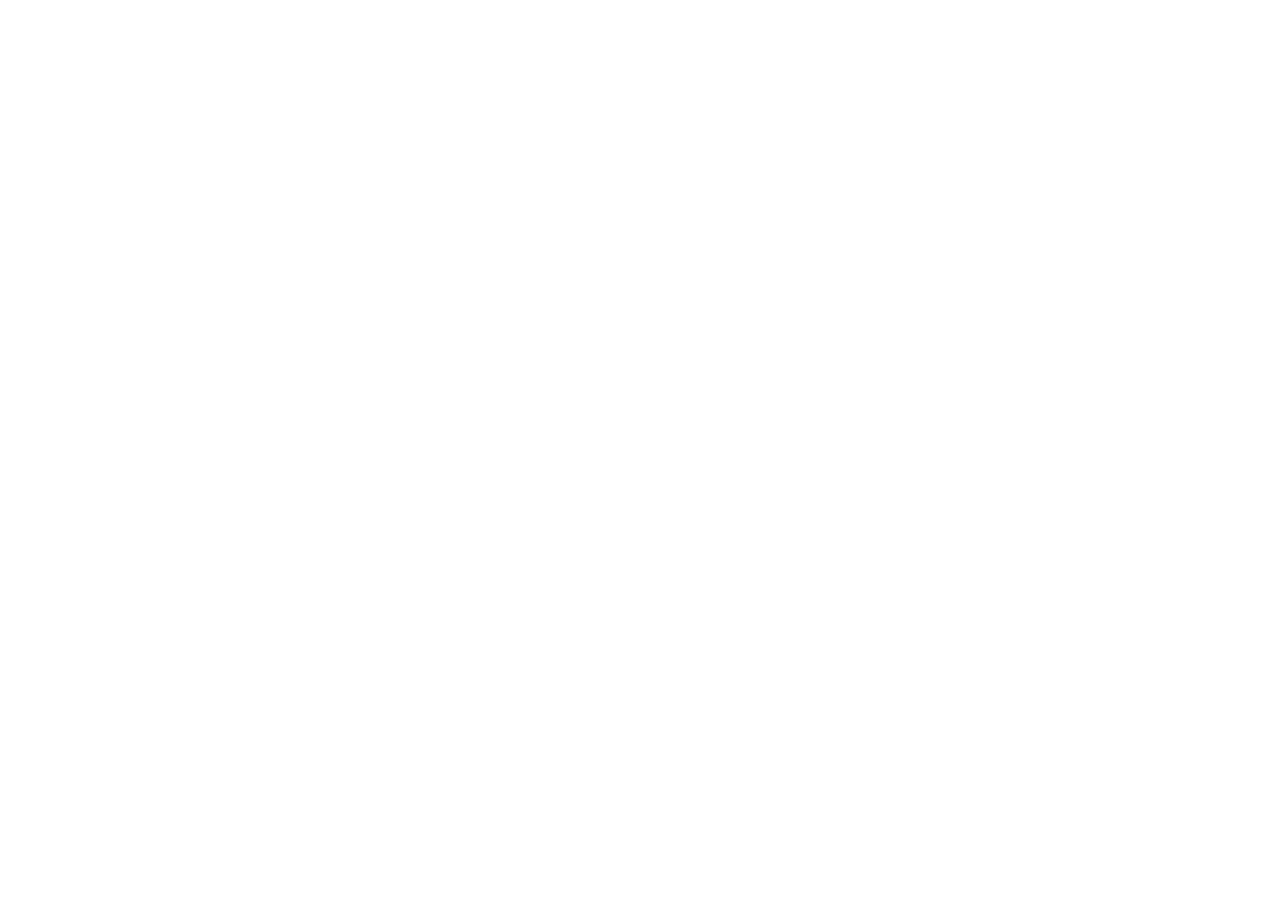
==== index.html @ b25f88a5 "feat: :tada: Starting exam" ====
<!DOCTYPE html>
<html lang="en">
<head>
    <meta charset="UTF-8">
    <meta name="viewport" content="width=device-width, initial-scale=1.0">
    <title>Document</title>
    <link rel="stylesheet" href="css/style.css">
</head>
<body>
    
</body>
</html>
---- css/style.css ----
@import url(variables.css);
*{
    margin: 0;
    padding: 0;
    box-sizing: border-box;
    font-family: 'Poppins', sans-serif;
}
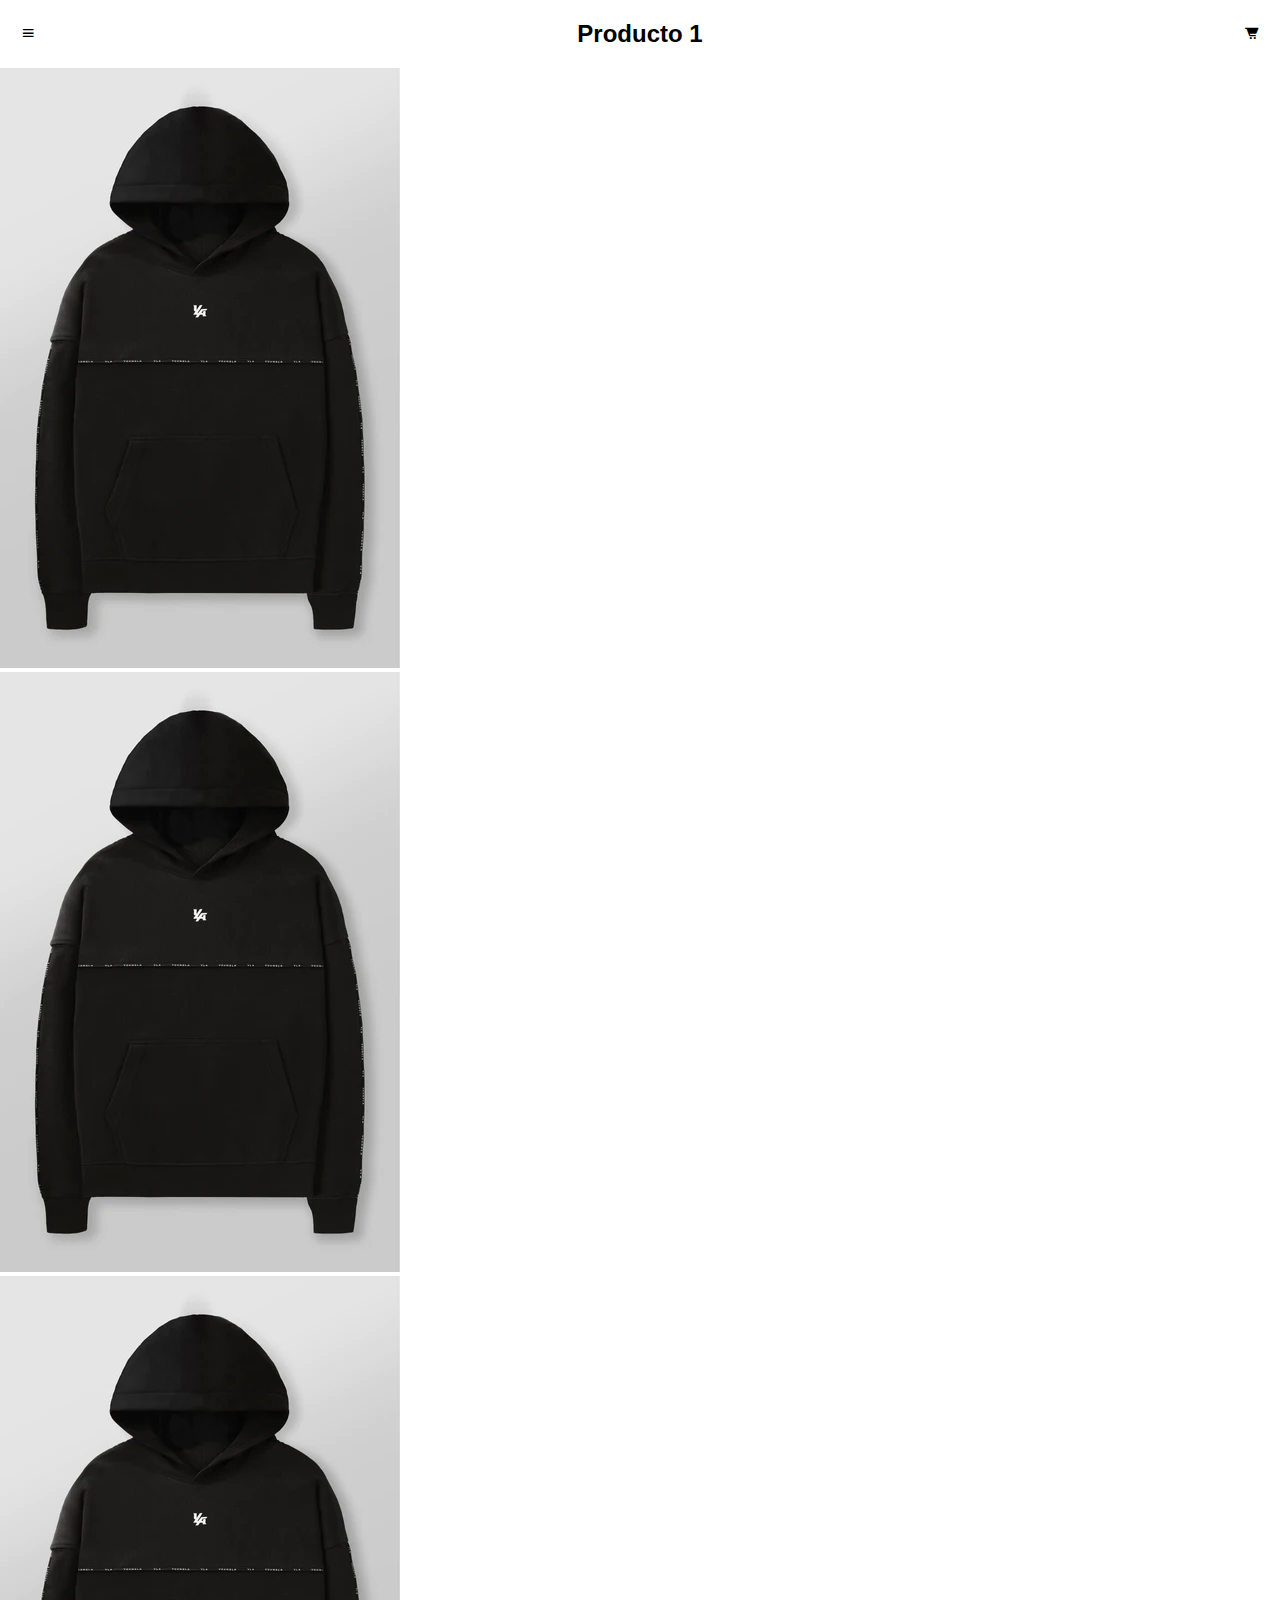
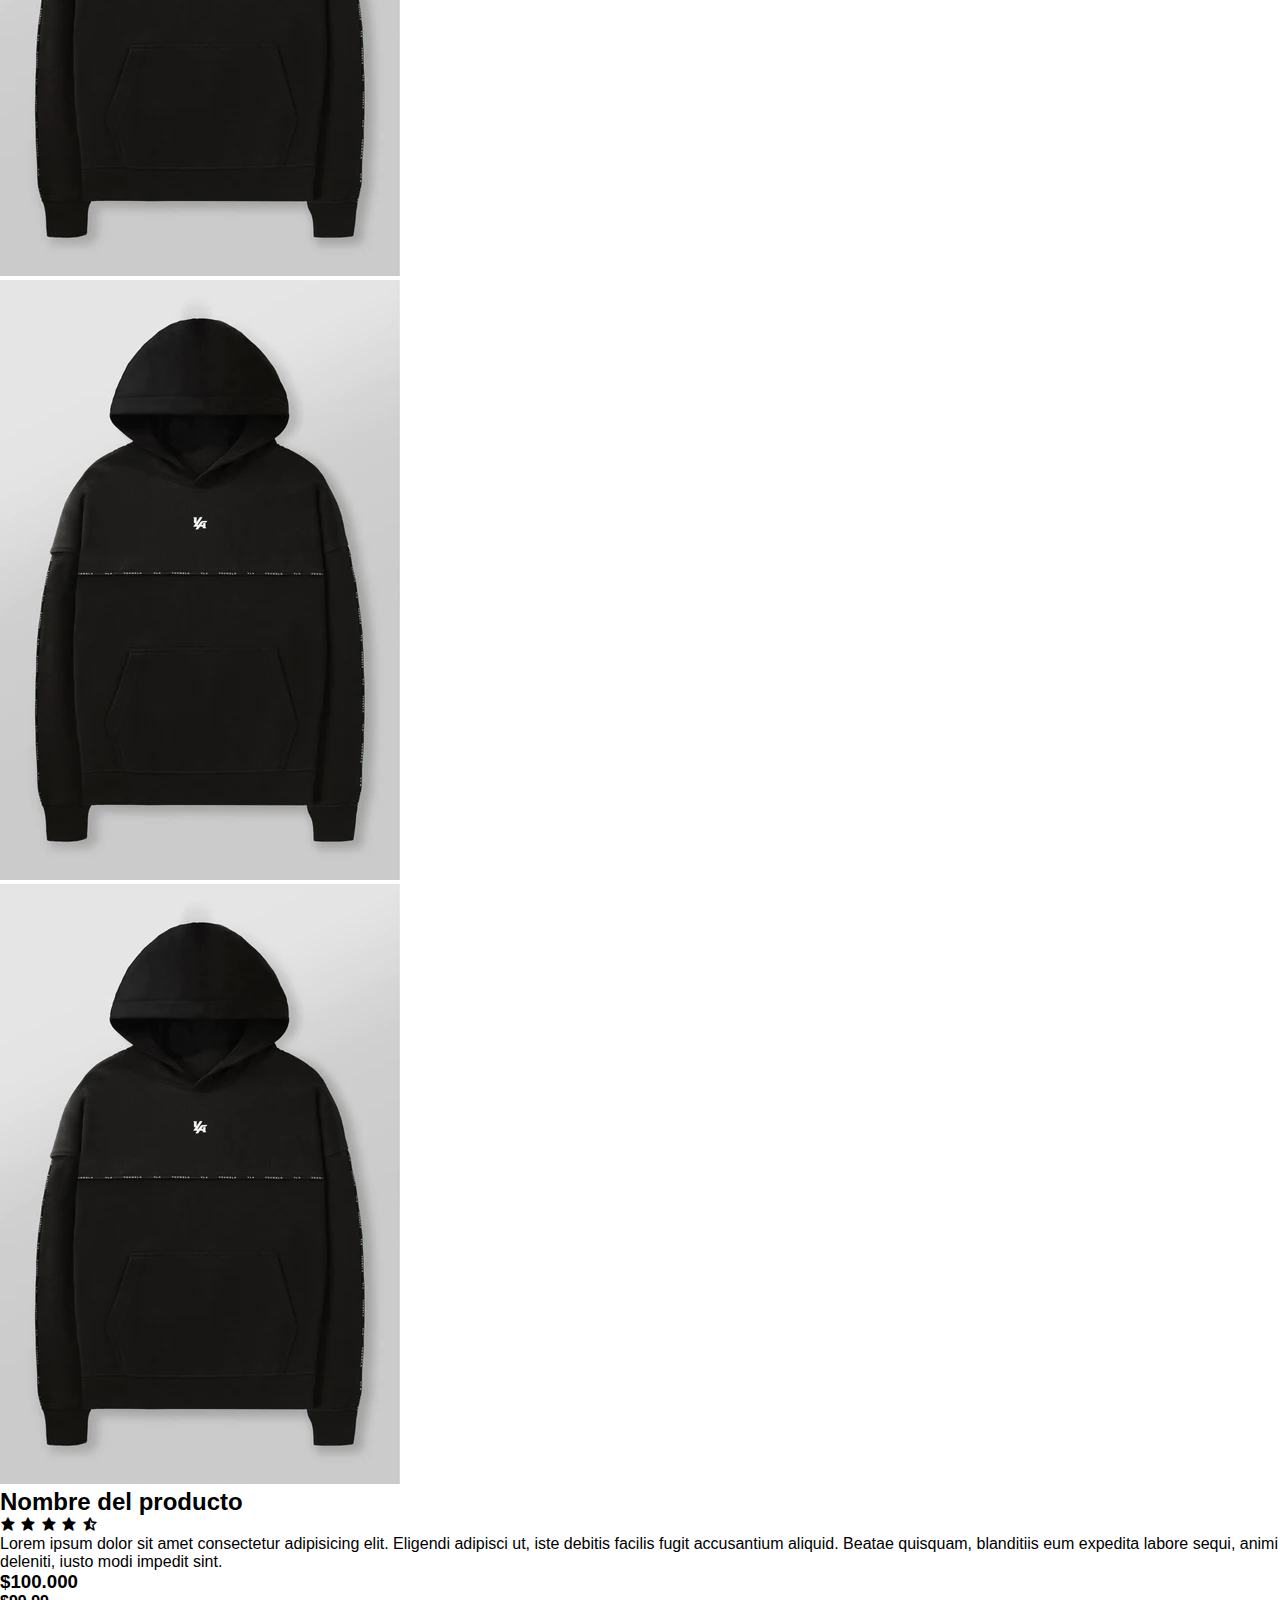
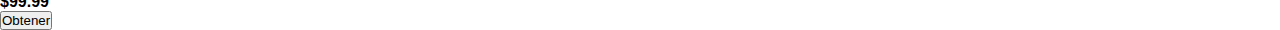
==== commit 3c1fdbce: "feat: :sparkles: Header almost completed" ====
--- a/index.html
+++ b/index.html
@@ -5,8 +5,70 @@
     <meta name="viewport" content="width=device-width, initial-scale=1.0">
     <title>Document</title>
     <link rel="stylesheet" href="css/style.css">
+    <link rel="stylesheet" href="https://unpkg.com/boxicons@latest/css/boxicons.min.css">
 </head>
 <body>
-    
+    <header>
+        <div class="menu__desplegable" id="menu__desplegable">
+            <i class='bx bx-menu'></i>
+        </div>
+        <h2>Producto 1</h2>
+        <nav class="menu" id="menu">
+            <div><a href="" id="menu__link1">Producto 1</a></div>
+            <div><a href="" id="menu__link2">Producto 2</a></div>
+            <div><a href="" id="menu__link3">Producto 3</a></div>
+            <div><a href="" id="menu__link4">Producto 4</a></div>
+            <div><a href="" id="menu__link5">Producto 5</a></div>
+            <div><a href="" id="menu__link6">Producto 6</a></div>
+            <div><a href="" id="menu__link7">Producto 7</a></div>
+            <div><a href="" id="menu__link8">Producto 8</a></div>
+            <div><a href="" id="menu__link9">Producto 9</a></div>
+            <div><a href="" id="menu__link10">Producto 10</a></div>
+            <div><a href="" id="menu__link11">Producto 11</a></div>
+            <div><a href="" id="menu__link12">Producto 12</a></div>
+            <div><a href="" id="menu__link13">Producto 13</a></div>
+            <div><a href="" id="menu__link14">Producto 14</a></div>
+            <div><a href="" id="menu__link15">Producto 15</a></div>
+        </nav>
+        <div class="logo">
+            <i class='bx bxs-cart-alt'></i>
+        </div>
+    </header>
+    <main>
+        <section>
+            <article>
+                <div>
+                    <div><img src="storage/img/black-abrigo.webp" alt=""></div>
+                    <div><img src="storage/img/black-abrigo.webp" alt=""></div>
+                    <div><img src="storage/img/black-abrigo.webp" alt=""></div>
+                    <div><img src="storage/img/black-abrigo.webp" alt=""></div>
+                </div>
+                <div>
+                    <img src="storage/img/black-abrigo.webp" alt="">
+                </div>
+            </article>
+            <article>
+                <h2>Nombre del producto</h2>
+                <div class="stars">
+                    <i class='bx bxs-star' ></i>
+                    <i class='bx bxs-star' ></i>
+                    <i class='bx bxs-star' ></i>
+                    <i class='bx bxs-star' ></i>
+                    <i class='bx bxs-star-half' ></i>
+                </div>
+                <p>Lorem ipsum dolor sit amet consectetur adipisicing 
+                    elit. Eligendi adipisci ut, iste debitis facilis fugit 
+                    accusantium aliquid. Beatae quisquam, blanditiis eum 
+                    expedita labore sequi, animi deleniti, iusto modi impedit 
+                    sint.
+                </p>
+                <div class="precio">
+                    <h3>$100.000</h3>
+                    <h4>$99.99</h4>
+                </div>
+                <button>Obtener</button>
+            </article>
+        </section>
+    </main>
 </body>
 </html>--- a/css/style.css
+++ b/css/style.css
@@ -4,4 +4,31 @@
     padding: 0;
     box-sizing: border-box;
     font-family: 'Poppins', sans-serif;
+}
+body{
+    height: 100vh;
+    width: 100vw;
+}
+a{
+    text-decoration: none;
+}
+header{
+    display: flex;
+    justify-content: space-between;
+    align-items: center;
+    padding: 20px;
+    background-color: var(--color-white);
+}
+.menu{
+    position: absolute;
+    transition: transform 0.3s;
+    transform: translateY(-200%);
+    top: 0;
+    right: 0;
+    left: 0;
+    height: 50vh;
+
+}
+.menu__show{
+    transform: translateY(0);
 }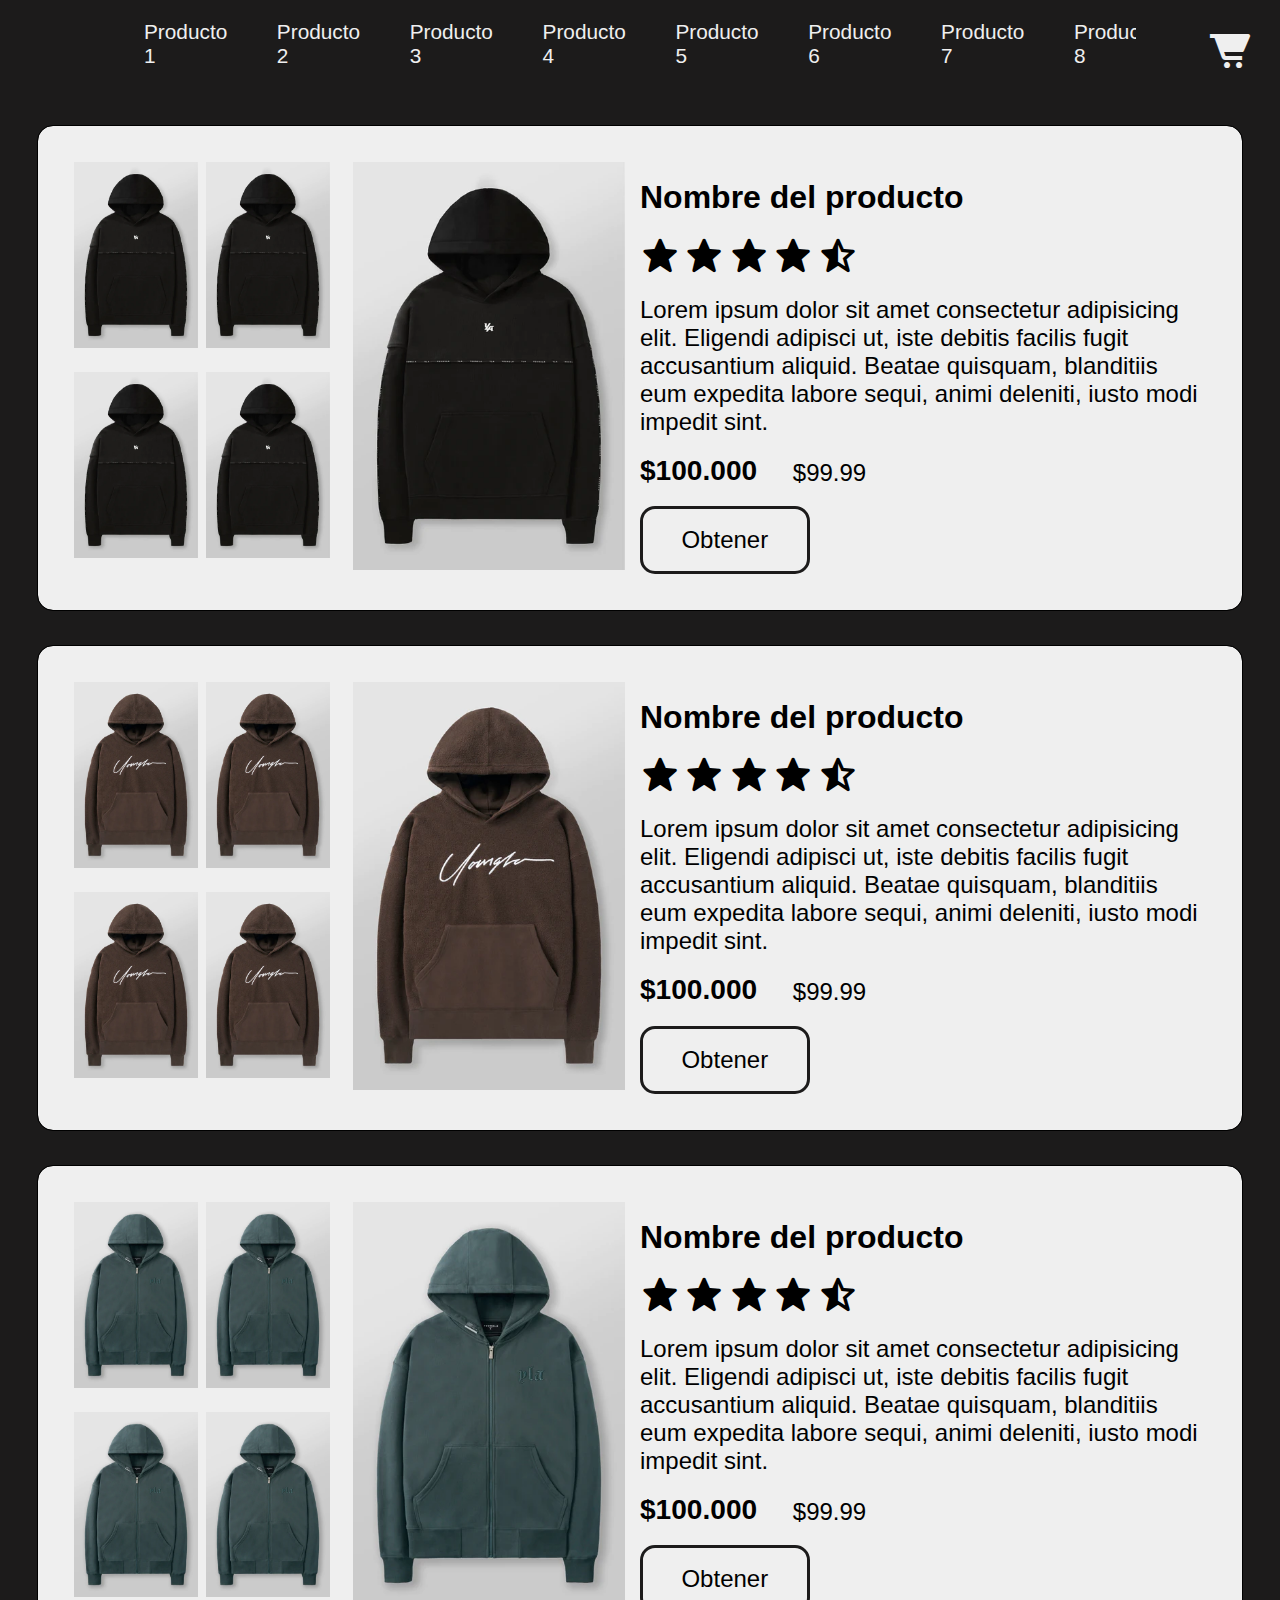
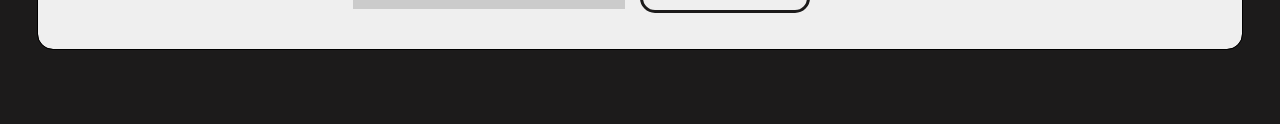
==== commit 1107f0a0: "feat: :lipstick: Index style almost completed" ====
--- a/index.html
+++ b/index.html
@@ -30,25 +30,25 @@
             <div><a href="" id="menu__link14">Producto 14</a></div>
             <div><a href="" id="menu__link15">Producto 15</a></div>
         </nav>
-        <div class="logo">
+        <div class="carrito">
             <i class='bx bxs-cart-alt'></i>
         </div>
     </header>
     <main>
-        <section>
-            <article>
-                <div>
-                    <div><img src="storage/img/black-abrigo.webp" alt=""></div>
-                    <div><img src="storage/img/black-abrigo.webp" alt=""></div>
-                    <div><img src="storage/img/black-abrigo.webp" alt=""></div>
-                    <div><img src="storage/img/black-abrigo.webp" alt=""></div>
-                </div>
-                <div>
+        <section class="product">
+            <article class="product__images">
+                <dir class="images__little">
+                    <div class="image__little1 image__little"><img src="storage/img/black-abrigo.webp" alt=""></div>
+                    <div class="image__little2 image__little"><img src="storage/img/black-abrigo.webp" alt=""></div>
+                    <div class="image__little3 image__little"><img src="storage/img/black-abrigo.webp" alt=""></div>
+                    <div class="image__little4 image__little"><img src="storage/img/black-abrigo.webp" alt=""></div>
+                </dir>
+                <div class="image__main">
                     <img src="storage/img/black-abrigo.webp" alt="">
                 </div>
             </article>
-            <article>
-                <h2>Nombre del producto</h2>
+            <article class="product__info">
+                <h2 class="product__name">Nombre del producto</h2>
                 <div class="stars">
                     <i class='bx bxs-star' ></i>
                     <i class='bx bxs-star' ></i>
@@ -56,17 +56,85 @@
                     <i class='bx bxs-star' ></i>
                     <i class='bx bxs-star-half' ></i>
                 </div>
-                <p>Lorem ipsum dolor sit amet consectetur adipisicing 
+                <p class="product__text">Lorem ipsum dolor sit amet consectetur adipisicing 
                     elit. Eligendi adipisci ut, iste debitis facilis fugit 
                     accusantium aliquid. Beatae quisquam, blanditiis eum 
                     expedita labore sequi, animi deleniti, iusto modi impedit 
                     sint.
                 </p>
                 <div class="precio">
-                    <h3>$100.000</h3>
-                    <h4>$99.99</h4>
+                    <h3 class="product__precio1">$100.000</h3>
+                    <h4 class="product__precio2">$99.99</h4>
                 </div>
-                <button>Obtener</button>
+                <button class="product__button">Obtener</button>
+            </article>
+        </section>
+        <section class="product">
+            <article class="product__images">
+                <div class="images__little">
+                    <div class="image__little1 image__little"><img src="storage/img/brown-abrigo.webp" alt=""></div>
+                    <div class="image__little2 image__little"><img src="storage/img/brown-abrigo.webp" alt=""></div>
+                    <div class="image__little3 image__little"><img src="storage/img/brown-abrigo.webp" alt=""></div>
+                    <div class="image__little4 image__little"><img src="storage/img/brown-abrigo.webp" alt=""></div>
+                </div>
+                <div class="image__main">
+                    <img src="storage/img/brown-abrigo.webp" alt="">
+                </div>
+            </article>
+            <article class="product__info">
+                <h2 class="product__name">Nombre del producto</h2>
+                <div class="stars">
+                    <i class='bx bxs-star' ></i>
+                    <i class='bx bxs-star' ></i>
+                    <i class='bx bxs-star' ></i>
+                    <i class='bx bxs-star' ></i>
+                    <i class='bx bxs-star-half' ></i>
+                </div>
+                <p class="product__text">Lorem ipsum dolor sit amet consectetur adipisicing 
+                    elit. Eligendi adipisci ut, iste debitis facilis fugit 
+                    accusantium aliquid. Beatae quisquam, blanditiis eum 
+                    expedita labore sequi, animi deleniti, iusto modi impedit 
+                    sint.
+                </p>
+                <div class="precio">
+                    <h3 class="product__precio1">$100.000</h3>
+                    <h4 class="product__precio2">$99.99</h4>
+                </div>
+                <button class="product__button">Obtener</button>
+            </article>
+        </section>
+        <section class="product">
+            <article class="product__images">
+                <div class="images__little">
+                    <div class="image__little1 image__little"><img src="storage/img/green-abrigo.webp" alt=""></div>
+                    <div class="image__little2 image__little"><img src="storage/img/green-abrigo.webp" alt=""></div>
+                    <div class="image__little3 image__little"><img src="storage/img/green-abrigo.webp" alt=""></div>
+                    <div class="image__little4 image__little"><img src="storage/img/green-abrigo.webp" alt=""></div>
+                </div>
+                <div class="image__main">
+                    <img src="storage/img/green-abrigo.webp" alt="">
+                </div>
+            </article>
+            <article class="product__info">
+                <h2 class="product__name">Nombre del producto</h2>
+                <div class="stars">
+                    <i class='bx bxs-star' ></i>
+                    <i class='bx bxs-star' ></i>
+                    <i class='bx bxs-star' ></i>
+                    <i class='bx bxs-star' ></i>
+                    <i class='bx bxs-star-half' ></i>
+                </div>
+                <p class="product__text">Lorem ipsum dolor sit amet consectetur adipisicing 
+                    elit. Eligendi adipisci ut, iste debitis facilis fugit 
+                    accusantium aliquid. Beatae quisquam, blanditiis eum 
+                    expedita labore sequi, animi deleniti, iusto modi impedit 
+                    sint.
+                </p>
+                <div class="precio">
+                    <h3 class="product__precio1">$100.000</h3>
+                    <h4 class="product__precio2">$99.99</h4>
+                </div>
+                <button class="product__button">Obtener</button>
             </article>
         </section>
     </main>
--- a/css/style.css
+++ b/css/style.css
@@ -8,16 +8,23 @@
 body{
     height: 100vh;
     width: 100vw;
+    background: var(--color-black);
 }
 a{
     text-decoration: none;
 }
 header{
+    position: sticky;
     display: flex;
-    justify-content: space-between;
+    justify-content: center;
     align-items: center;
     padding: 20px;
-    background-color: var(--color-white);
+}
+.menu__desplegable{
+    position: absolute;
+    margin: 3%;
+    left: 0;
+    top: 0;
 }
 .menu{
     position: absolute;
@@ -27,8 +34,228 @@
     right: 0;
     left: 0;
     height: 50vh;
-
+    gap: 5%;
+
+}
+.menu a{
+    width: 7vw;
+    color: var(--color-white);
 }
 .menu__show{
     transform: translateY(0);
+}
+.carrito{
+    position: absolute;
+    margin: 3%;
+    right: 0;
+    top: 0;
+    color: var(--color-white);
+}
+
+main{
+    padding: 3%;
+    overflow-y: scroll;
+    gap: 10px;
+}
+.product{
+    border-radius: 15px;
+    background: var(--color-white);
+    margin: 3% 0;    
+    outline: 1px solid black;
+    padding: 3%;
+    display: grid;
+    grid-template-columns: 1fr;
+    grid-template-rows: repeat(2, 1fr);
+    grid-template-areas: 
+    "images"
+    "info";
+    justify-content: space-between;
+}
+.product:first-child{
+    margin-top: 0;
+}
+
+.product__images{
+    height: 100%;
+    grid-area: images;
+    display: grid;
+    grid-template-columns: 1fr 1.18fr;
+    grid-template-rows: 1fr;
+    grid-template-areas: 
+    "imageslittle image5"
+    ;
+    place-content: center;
+    grid-gap: 8px;
+    justify-items: center;
+}
+.images__little{
+    grid-area: imageslittle;
+    display: grid;
+    grid-template-columns: repeat(2, 1fr);
+    grid-template-rows: repeat(2, 1fr);
+    grid-template-areas: 
+    "image1 image2"
+    "image3 image4";
+    grid-gap: 8px;
+}
+.image__little{
+    height: 20%;
+}
+.image__little1{
+    grid-area: image1;
+}
+.image__little2{
+    grid-area: image2;
+}
+.image__little3{
+    grid-area: image3;
+}
+.image__little4{
+    grid-area: image4;
+}
+.image__little img{
+    width: 100%;
+    object-fit: cover;
+}
+.image__main{
+    width: 90%;
+    grid-area: image5;
+}
+.image__main img{
+    width: 100%;
+    object-fit: cover;
+}
+.product__info{
+    margin-top: 3%;
+    grid-area: info;
+    display: flex;
+    flex-direction: column;
+    justify-content: space-between;
+}
+.stars i{
+    font-size: 1.5em;
+}
+.precio{
+    width: 40%;
+    display: flex;
+    justify-content: space-between;
+    align-items: end;
+}
+.precio h4{
+    font-weight: lighter;
+}
+.product__button{
+    border: 3px solid var(--color-black);
+    border-radius: 15px;
+    width: 30%;
+    padding: 3% 5%;
+}
+
+@media screen and (min-width: 760px) {
+    .menu__desplegable{
+        display: none;
+    }
+    header h2{
+        display: none;
+        position: relative;
+    }
+    .menu{
+        width: 80%;
+        display: flex;
+        justify-content: space-between;
+        align-items: center;
+        position: initial;
+        transition: transform 0.3s;
+        transform: initial;
+        top: 0;
+        right: 0;
+        left: 0;
+        height: initial;
+        overflow-x: scroll;
+    }
+    .menu a{
+        font-size: 1.3em;
+    }
+    .carrito{
+        position: absolute;
+        right: 0;
+        top: 0;
+        margin: 2%;
+        font-size: 3em;
+    }
+    .product{
+        grid-template-columns: repeat(2, 1fr);
+        grid-template-rows: 1fr;
+        grid-template-areas: 
+        "images info";
+        justify-content: space-between;
+    }
+    .product__name{
+        font-size: 1.2em;
+    }
+    .stars i{
+        font-size: 1.5em;
+    }
+    .product__text{
+        font-size: 1em;
+    }
+    .precio{
+        font-size: 1em;
+    }
+    .product__button{
+        font-size: 1em;
+    }
+}
+
+@media screen and (min-width: 885px) {
+    .product__name{
+        font-size: 1.5em;
+    }
+    .stars i{
+        font-size: 2em;
+    }
+    .product__text{
+        font-size: 1.2em;
+    }
+    .precio{
+        font-size: 1.2em;
+    }
+    .product__button{
+        font-size: 1.2em;
+    }
+}
+
+@media screen and (min-width: 1150px) {
+    .product__name{
+        font-size: 2em;
+    }
+    .stars i{
+        font-size: 2.5em;
+    }
+    .product__text{
+        font-size: 1.5em;
+    }
+    .precio{
+        font-size: 1.5em;
+    }
+    .product__button{
+        font-size: 1.5em;
+    }
+}
+@media screen and (min-width: 1475px){
+    .product__name{
+        font-size: 2.5em;
+    }
+    .stars i{
+        font-size: 3em;
+    }
+    .product__text{
+        font-size: 2em;
+    }
+    .precio{
+        font-size: 2em;
+    }
+    .product__button{
+        font-size: 2em;
+    }
 }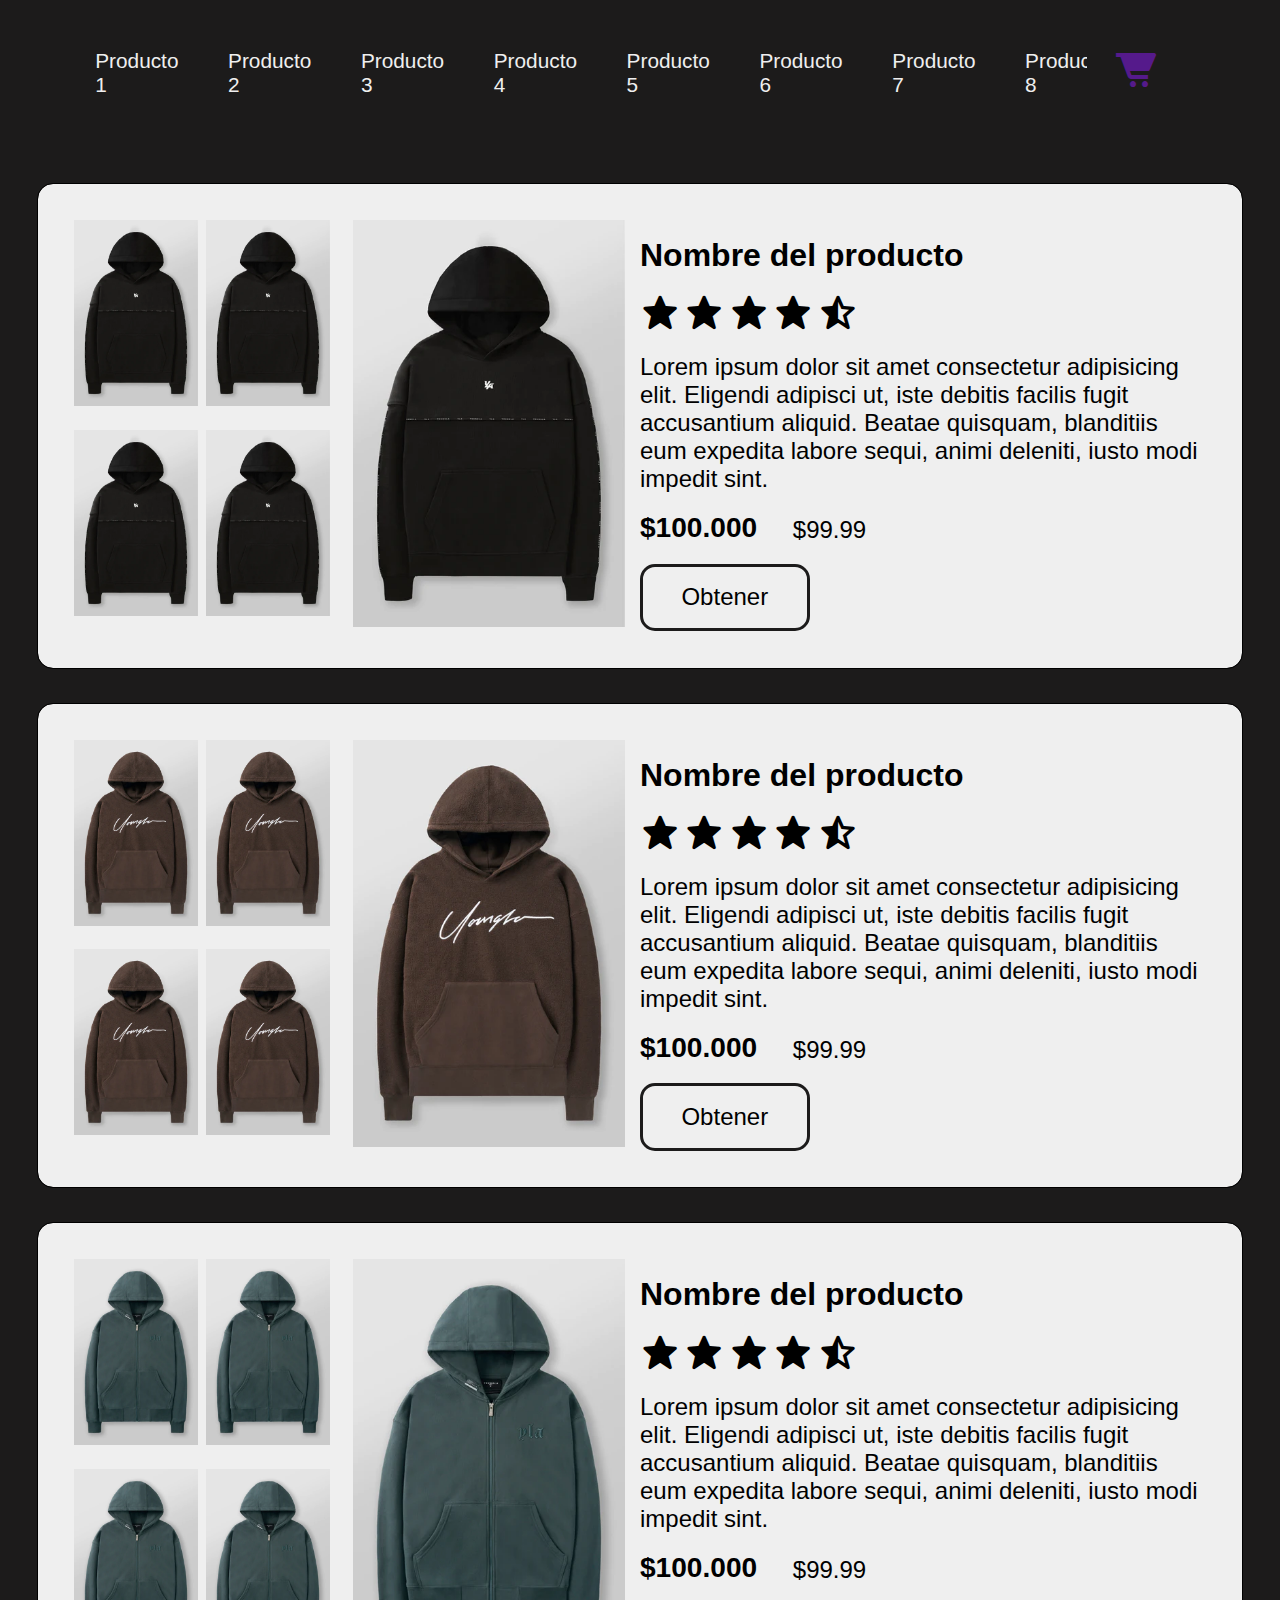
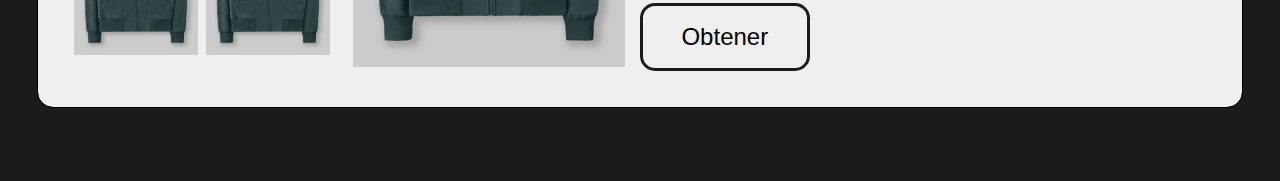
==== commit 6b1de4ee: "feat: :construction: Detalles html" ====
--- a/index.html
+++ b/index.html
@@ -14,11 +14,11 @@
         </div>
         <h2>Producto 1</h2>
         <nav class="menu" id="menu">
-            <div><a href="" id="menu__link1">Producto 1</a></div>
-            <div><a href="" id="menu__link2">Producto 2</a></div>
-            <div><a href="" id="menu__link3">Producto 3</a></div>
-            <div><a href="" id="menu__link4">Producto 4</a></div>
-            <div><a href="" id="menu__link5">Producto 5</a></div>
+            <div><a href="#" id="menu__link1">Producto 1</a></div>
+            <div><a href="views/producto2.html" id="menu__link2">Producto 2</a></div>
+            <div><a href="views/producto3.html" id="menu__link3">Producto 3</a></div>
+            <div><a href="views/producto4.html" id="menu__link4">Producto 4</a></div>
+            <div><a href="views/producto5.html" id="menu__link5">Producto 5</a></div>
             <div><a href="" id="menu__link6">Producto 6</a></div>
             <div><a href="" id="menu__link7">Producto 7</a></div>
             <div><a href="" id="menu__link8">Producto 8</a></div>
@@ -31,7 +31,10 @@
             <div><a href="" id="menu__link15">Producto 15</a></div>
         </nav>
         <div class="carrito">
-            <i class='bx bxs-cart-alt'></i>
+            <a href="views/detalles.html"><i class='bx bxs-cart-alt'></i></a>
+        </div>
+        <div class="carrito2">
+            <a href=""><i class='bx bxs-cart-alt'></i></a>
         </div>
     </header>
     <main>
--- a/css/style.css
+++ b/css/style.css
@@ -20,11 +20,17 @@
     align-items: center;
     padding: 20px;
 }
+header h2{
+    color: var(--color-white);
+    font-size: 2em;
+}
 .menu__desplegable{
     position: absolute;
     margin: 3%;
     left: 0;
     top: 0;
+    color: var(--color-white);
+    font-size: 2em;
 }
 .menu{
     position: absolute;
@@ -50,6 +56,10 @@
     right: 0;
     top: 0;
     color: var(--color-white);
+    font-size: 2em;
+}
+.carrito2{
+    display: none;
 }
 
 main{
@@ -74,7 +84,10 @@
 .product:first-child{
     margin-top: 0;
 }
-
+.product__name{
+    font-size: 1.8em;
+    font-weight: 600;
+}
 .product__images{
     height: 100%;
     grid-area: images;
@@ -177,11 +190,15 @@
         font-size: 1.3em;
     }
     .carrito{
-        position: absolute;
+        display: none;
+    }
+    .carrito2{
+        display: block;
         right: 0;
         top: 0;
         margin: 2%;
         font-size: 3em;
+        color: var(--color-white);
     }
     .product{
         grid-template-columns: repeat(2, 1fr);
